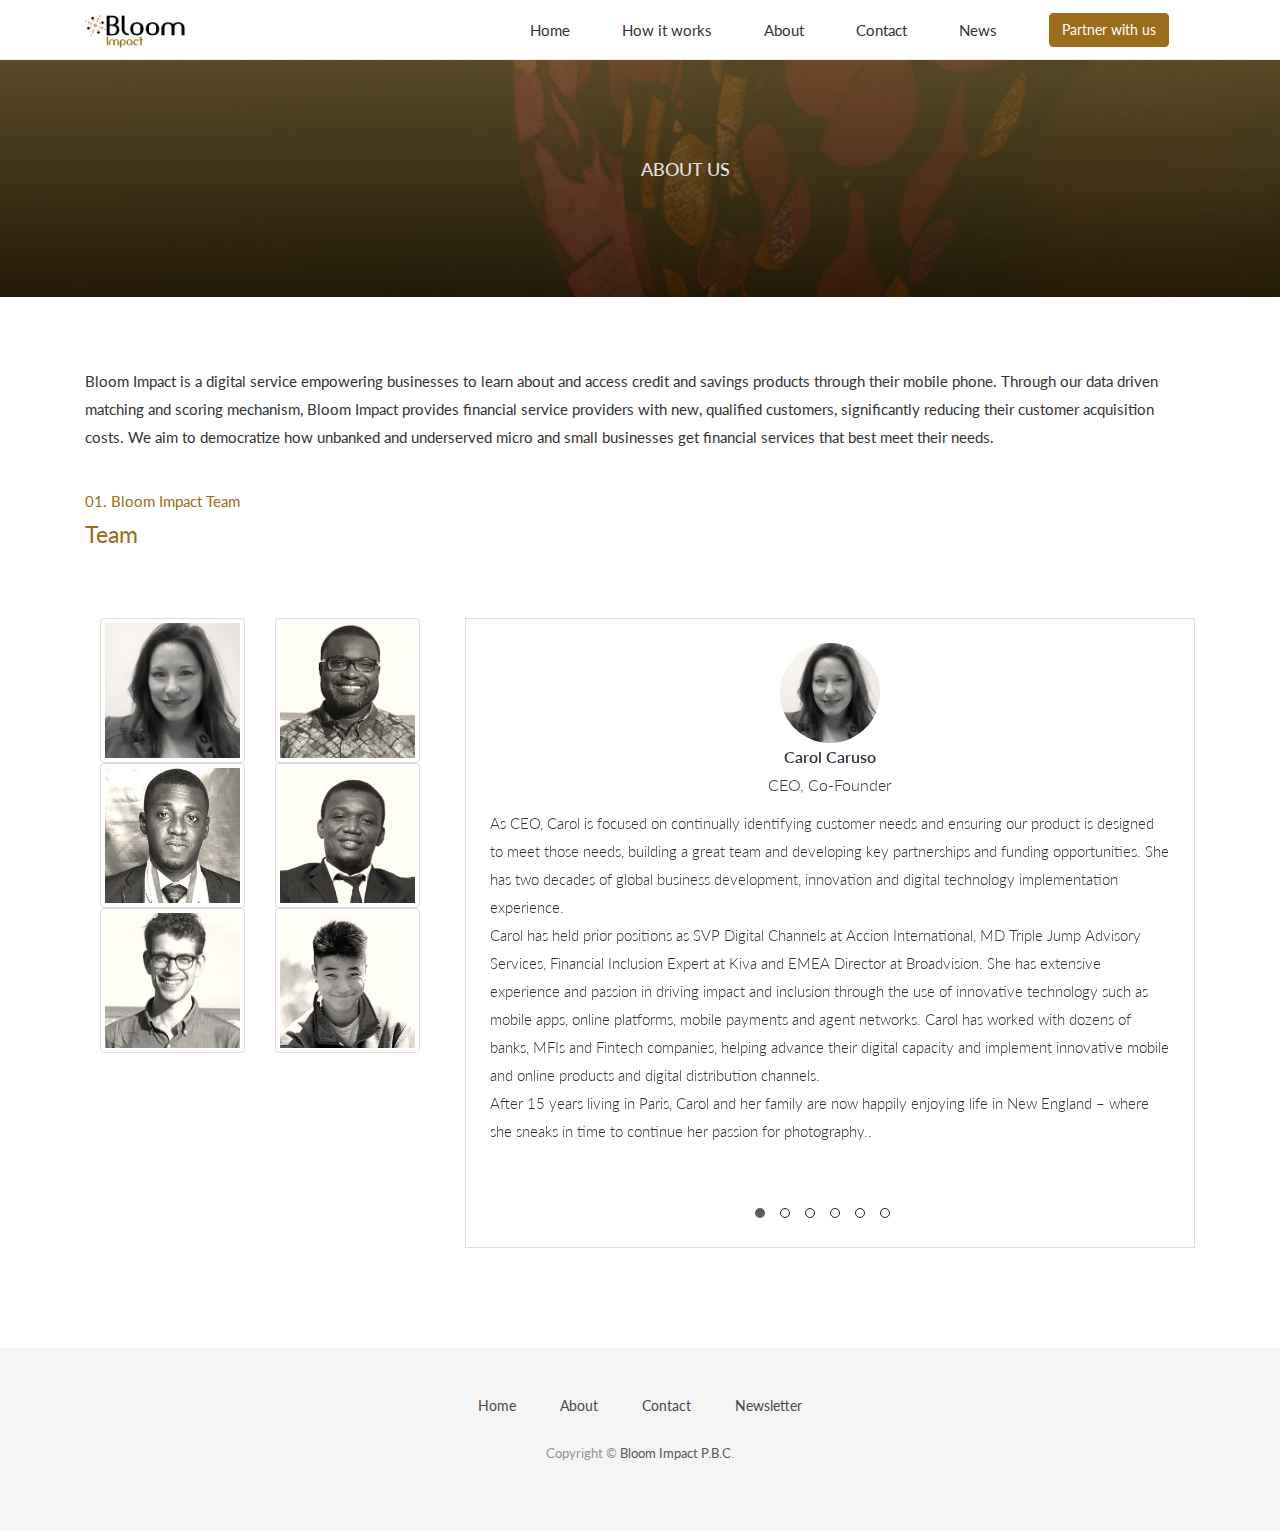
==== about.html @ 213cadcb "Web template" ====
<!DOCTYPE html>
<html>
<head>
   <meta charset="utf-8">
    <meta http-equiv="X-UA-Compatible" content="IE=edge">
    <title>Bloom Impact - A Financial services Marketplace</title>
    <meta name="description" content="">
    <meta name="viewport" content="width=device-width, initial-scale=1">
    <!-- Place favicon.ico and apple-touch-icon.png in the root directory -->
    <!-- Place favicon.ico and apple-touch-icon.png in the root directory -->
    <link rel="apple-touch-icon" sizes="180x180" href="favicon/apple-touch-icon.png">
    <link rel="icon" type="image/png" sizes="32x32" href="favicon/favicon-32x32.png">
    <link rel="icon" type="image/png" sizes="16x16" href="favicon/favicon-16x16.png">
    <link rel="manifest" href="favicon/manifest.json">
    <link rel="mask-icon" href="favicon/safari-pinned-tab.svg" color="#5bbad5">
    <link rel="shortcut icon" href="favicon/favicon.ico">
    <meta name="msapplication-config" content="favicon/browserconfig.xml">
    <meta name="theme-color" content="#ffffff">   
    <!-- CSS -->
    <link rel="stylesheet" href="css/owl.carousel.css">
    <link rel="stylesheet" href="css/bootstrap.min.css">
    <link rel="stylesheet" href="css/font-awesome.min.css">
    <link rel="stylesheet" href="css/style.css">
    <link rel="stylesheet" href="css/ionicons.min.css">
    <link rel="stylesheet" href="css/animate.css">
    <link rel="stylesheet" href="css/responsive.css">

        <!-- Js -->
    <script src="js/vendor/modernizr-2.6.2.min.js"></script>
    <script src="//ajax.googleapis.com/ajax/libs/jquery/1.10.2/jquery.min.js"></script>
    <script>window.jQuery || document.write('<script src="js/vendor/jquery-1.10.2.min.js"><\/script>')</script>
    <script src="js/bootstrap.min.js"></script>
    <script src="js/owl.carousel.min.js"></script>
    <script src="js/plugins.js"></script>
    <script src="js/jquery.counterup.js"></script>
    <script src="js/slider.js"></script>
    <script src="js/main.js"></script>
</head>
<body>
     <!-- Header Start -->
  <header class="header">
    <div class="container">
      <div class="row">
        <div class="col-md-12 col-sm-12 col-xs-12">
          <!-- header Nav Start -->
          <nav class="navbar navbar-default">
            <div class="container-fluid">
              <!-- Brand and toggle get grouped for better mobile display -->
              <div class="navbar-header">
                <button type="button" class="bloom-vav navbar-toggle collapsed" data-toggle="collapse" data-target="#bs-example-navbar-collapse-1">
                <span class="sr-only">Toggle navigation</span>
                <span class="icon-bar"></span>
                <span class="icon-bar"></span>
                <span class="icon-bar"></span>
                </button>
                <a class="navbar-brand" href="index.html">
                  <img src="img/logo.png" class="small-sz" alt="Bloom Impact Logo">
                </a>
              </div>
                <div class="collapse navbar-collapse bloom-nav-b" id="bs-example-navbar-collapse-1">
                  <ul class="nav navbar-nav navbar-right">
                    <li><a href="#home">Home</a></li>
                    <li><a href="#intro">How it works</a></li>
                    <li><a href="about.html">About</a></li>
                    <li><a href="contact.html">Contact</a></li>
                    <li><a href="news.html">News</a></li>
                    <li><a href="#partner"><button class="btn btn-default btn-bloom">Partner with us</button></a></li>
                  </ul>
                </div><!-- /.navbar-collapse -->
              </div><!-- /.container-fluid -->
            </nav>
          </div>
        </div>
      </div>
    </header><!-- header close -->
    <section id="global-header">
        <div class="container">
            <div class="row">
                <div class="col-md-12">
                    <div class="block">
                        <h4>ABOUT US</h4>
                    </div>
                </div>
            </div>
        </div>
    </section>
    <!-- Content Start -->
    <section id="testimonial">
      <div class="container">
        <div class="col-sm-12 col-xs-12" style="margin-top: -30px; padding-bottom: 30px;">
           <p>Bloom Impact is a digital service empowering businesses to learn about and access credit and savings products through their mobile phone.  Through our data driven matching and scoring mechanism, Bloom Impact provides financial service providers with new, qualified customers, significantly reducing their customer acquisition costs.
We aim to democratize how unbanked and underserved micro and small businesses get financial services that best meet their needs.</p>
        </div>
        <div class="col-sm-12 col-xs-12">
                   <div class="section-title">
                <span class="bloom-title-info">01. Bloom Impact Team</span>
                <br/><br/>
                <h1 class="bloom-title">Team</h1>
              </div>
        </div>
        <div class="col-sm-4">
        <div class="team-pics">
        <div class="col-md-6 col-sm-6 col-xs-6 team-pic">
          <a href="#team" id="carol" class="d-block mb-4 h-100">
            <img class="img-fluid img-thumbnail" src="img/team/carol.jpeg" alt="">
          </a>
        </div>
        <div class="col-md-6 col-sm-6 col-xs-6 team-pic">
          <a href="#team" id="hutchful" class="d-block mb-4 h-100">
            <img class="img-fluid img-thumbnail" src="img/team/hutchful.jpg" alt="">
          </a>
        </div>
        <div class="col-md-6 col-sm-6 col-xs-6 team-pic">
          <a href="#team" id="george" class="d-block mb-4 h-100">
            <img class="img-fluid img-thumbnail" src="img/team/george.jpg" alt="">
          </a>
        </div>
        <div class="col-md-6 col-sm-6 col-xs-6 team-pic">
          <a href="#team" id="edward" class="d-block mb-4 h-100">
            <img class="img-fluid img-thumbnail" src="img/team/edward.jpg" alt="">
          </a>
        </div>
        <div class="col-md-6 col-sm-6 col-xs-6 team-pic">
          <a href="#team" id="andrew" class="d-block mb-4 h-100">
            <img class="img-fluid img-thumbnail" src="img/team/andrew.jpg" alt="">
          </a>
        </div>
        <div class="col-md-6 col-sm-6 col-xs-6 team-pic">
          <a href="#team" id="daniel" class="d-block mb-4 h-100">
            <img class="img-fluid img-thumbnail" src="img/team/daniel.jpg" alt="">
          </a>
        </div>
        <!--<div class="col-md-6 col-sm-6 col-xs-6 team-pic">
          <a href="#team" id="ben" class="d-block mb-4 h-100">
            <img class="img-fluid img-thumbnail" src="img/team/ben.jpg" alt="">
          </a>
        </div>-->
      </div>
          </div>
          <div class="col-md-8 col-sm-8 col-xs-12" id="team">
            <div class="testimonial-carousel">
              <div id="testimonial-slider" class="owl-carousel">
                <div>
                    <div class="user">
                      <img src="img/team/carol.jpeg" alt="Carol Caruso">
                      <p><span>Carol Caruso</span> CEO, Co-Founder</p>
                    </div>
                    <p class="text-left">As CEO, Carol is focused on continually identifying customer needs and ensuring our product is designed to meet those needs, building a great team and developing key partnerships and funding opportunities. She has two decades of global business development, innovation and digital technology implementation experience.<br/>
Carol has held prior positions as SVP Digital Channels at Accion International, MD Triple Jump Advisory Services, Financial Inclusion Expert at Kiva and EMEA Director at Broadvision. She has extensive experience and passion in driving impact and inclusion through the use of innovative technology such as mobile apps, online platforms, mobile payments and agent networks. Carol has worked with dozens of banks, MFIs and Fintech companies, helping advance their digital capacity and implement innovative mobile and online products and digital distribution channels. 
<br/>
After 15 years living in Paris, Carol and her family are now happily enjoying life in New England – where she sneaks in time to continue her passion for photography..</p>
                </div>
                <div>
                    <div class="user">
                      <img src="img/team/hutchful.jpg" alt="David Hutchful">
                      <p><span>David Hutchful</span> CTO, Co-Founder</p>
                    </div>
                    <p class="text-left">David leads all aspects of technology development for Bloom Impact. With extensive experience leading and mentoring technology teams, David has expertise in Software Development and Human-Centered Design and has worked on 3 continents, including emerging markets, designing and building award winning technology solutions that are informed by a nuanced understanding of the socio-economic/cultural contexts of the problems.<br/>
Before Bloom Impact, David was the founding CTO of <a href="http://www.engagespark.com/" target="_blank">engageSpark</a>, where he continues to serve as an advisor; the Director of Technology Innovation at Grameen Foundation; the founder and CEO of Hutchlabs, a design innovation consultancy; and he was a member of Microsoft Research’s Technology for Emerging Markets Team, where he conducted research, published and consulted on the design and use of technology in the areas of education and financial services. 
<br/>
When he is not hacking ideas or technology, David loves to travel, experience different cultures &amp; food, and  read. He is also always available to play or watch football/soccer."</p>
                </div>
             <div>
                    <div class="user">
                      <img src="img/team/george.jpg" alt="George Acheampong">
                      <p><span>George Acheampong</span> Operations Associate</p>
                    </div>
                    <p class="text-left">George is an Operations Associate monitoring and supporting our relationships with Financial Service Providers in areas such as product management, marketplace usage, lead management, customer satisfaction and customer support.<br/>
George is a passionate, self-driven, committed Financial Analyst and Business Growth strategist with rich experience in financial services operations and keen interest to support Micro, Small and Medium enterprises. He is a licensed investment advisor and holds a Bachelor of Science degree in Actuarial Science with Insurance.
<br/>
Prior to joining Bloom Impact, George worked as an Investment Analyst with SGL Royal Kapita Ltd, a fund management and investment advisory firm, where he managed investment funds and provided advisory services. He has business management skills and experience working with SME business operations.
<br/>
In his free time, you’ll find George swimming, singing with his church choir or taking a road trip anywhere.</p>
                </div>
                <div>
                    <div class="user">
                      <img src="img/team/edward.jpg" alt="Edward Pie">
                      <p><span>Edward Pie</span> Mobile App Developer</p>
                    </div>
                    <p class="text-left">Edward is a mobile developer helping craft our Android App. As an experienced Software Engineer for both Android and iOS development, he is able to solve complex problems, develop high-performance applications, and leverage the latest programming languages to meet challenging business requirements. He has keen interest in Machine Learning and its application to Financial Services, Agriculture, and Health.<br/>
Prior to Bloom Impact, Edward has worked as a mobile App developer at Saya Inc. and Rancard Solutions Ltd, as a backend developer at IC Securities Ltd, and as a Software Engineer (backend + mobile App Dev) at SMSGH Ltd.
<br/>
Edward is an avid reader and always ready to play football or swim at the beach anytime of the day..</p>
                </div>
            <div>
                    <div class="user">
                      <img src="img/team/andrew.jpg" alt="Edward Pie">
                      <p><span>Andrew Fixler</span> Andrew Fixler</p>
                    </div>
                    <p class="text-left">Andrew is an Operations Intern passionately driving adoption of our service on the ground in Ghana through various partnerships and events as well as supporting the development of our marketplace with critical product and regulation research. <br/>
He is currently a Masters of Public Administration candidate at Columbia University’s School of International and Public Affairs, where he focuses on economic policy and financial inclusion.
<br/>
Prior to  interning with Bloom Impact, he worked with Accion International’s Center for Financial Inclusion, Boston Strategies International, and did fundraising work for non-profits in Boston.
<br/>
Andrew graduated with a degree in Economics and International Affairs from Lafayette College in Pennsylvania and loves running, music, hiking around Ghana and ultimate frisbee.</p>
                </div>
            <div>
                    <div class="user">
                      <img src="img/team/daniel.jpg" alt="Daniel Park">
                      <p><span>Daniel Park</span> Strategy Intern</p>
                    </div>
                    <p class="text-left">Daniel is a Strategy Intern managing a variety of things including our Competitor Matrix, creating our KPI reporting, developing our PR and Press strategy and driving our social media activities. He’s also fantastic at jumping in to help with any operational challenges we encounter.  
<br/>
Daniel is passionate about the potential for market solutions to drive social innovation, and is currently pursuing a double degree from HEC Paris and the Norwegian School of Economics (NHH), where he will earn an MSc in Sustainability and Social Innovation and an MSc in Economics and Business Administration. He also holds a BA in International Studies from Boston College.
<br/>
Prior to Bloom Impact, Daniel worked with 1001Pact, a French equity crowd funding startup servicing social enterprises, where he helped inform the expansion of the firm into a new market. He also has previous professional experience working in corporate finance, internal consulting, and non-profit development.
<br/>
Outside of pursuing his commitment to social impact, Daniel enjoys eating his mom’s home cooked food, getting involved at church, traveling, and playing lacrosse.</p>
                </div>
          <!--  <div>
                    <div class="user">
                      <img src="img/team/ben.jpg" alt="Daniel Park">
                      <p><span>Benedict Asamoah</span> Full Stack Developer</p>
                    </div>
                    <p class="text-left">Benedict is a full-stack developer helping craft our web portals.
                      As an experienced developer for both frontend - and backend technologies, Benedict develops a high-end
                      
                    Benedict is a software engineer and AI enthusiast, Benedict consider himself to have a very strong technical background, and have evolved from tackling one problem to the other, building a " Q and A" platform at age 16, <br/>Joining a team of three to build a payment gateway, working as an intern and contributing to the development of Snoocode, a geomapping solution,<br/>
building Affix labs a digital solutions agency with a focus on design and innovation. Designing, developing and maintaining scalable technology solutions tailored towards his clients core business needs, <br/>Creating Ventsell a ticket aggregating service in Africa <br/> Ben enjoys EDM (Electronic Dance Music) and playing video games during his free time</p>
                </div>-->
            </div>
          </div>
        </div>
        </div>
      </div>
    </section>
    <footer>
      <div class="container">
        <div class="row">
          <div class="col-md-12 col-sm-12 col-xs-12">
            <div class="footer-manu">
              <ul>
                <li><a href="index.html">Home</a></li>
                    <li><a href="about.html">About</a></li>
                    <li><a href="contact.html">Contact</a></li>
                    <li><a href="news.html">Newsletter</a></li>
              </ul>
            </div>
            <p>Copyright &copy; <a href="/">Bloom Impact P.B.C</a>.</p>
          </div>
        </div>
      </div>
    </footer>
    <script>
     /* $('#ben').click(function(){
      $('#testimonial-slider').trigger('owl.goTo', 6)
    });*/
      $('#daniel').click(function(){
      $('#testimonial-slider').trigger('owl.goTo', 5)
    });
      $('#andrew').click(function(){
      $('#testimonial-slider').trigger('owl.goTo', 4)
    });
      $('#edward').click(function(){
      $('#testimonial-slider').trigger('owl.goTo', 3)
    });
      $('#george').click(function(){
      $('#testimonial-slider').trigger('owl.goTo', 2)
    });
      $('#hutchful').click(function(){
      $('#testimonial-slider').trigger('owl.goTo', 1)
    });
      $('#carol').click(function(){
      $('#testimonial-slider').trigger('owl.goTo', 0)
    });
    </script>
</body>
</html>
---- css/style.css ----
@import url('https://fonts.googleapis.com/css?family=Lato');
body {
  font-family: 'Lato', sans-serif;
  -webkit-font-smoothing: antialiased;
}
h1,
h2,
h3,
h4,
h5,
h6 {
  font-family: 'Lato', sans-serif;
}
h2 {
  font-size: 30px;
  font-weight: 400;
}
h3 {
  font-size: 28px;
  font-weight: 300;
}
p {
  font-size: 15px;
  line-height: 28px;
}
ul {
  padding: 0;
  margin: 0;
  list-style: none;
}
a,
a:active,
a:focus,
a:active {
  text-decoration: none !important;
}
.section-title {
  margin-bottom: 70px;
}
.section-title h2 {
  text-transform: uppercase;
  font-size: 28px;
  font-weight: 600;
}
.section-title p {
  color: #666;
}
/*--
	Header Start 
--*/
header {
  position: fixed;
  width:100%;
  top: 0;
  left:0;
  right:0;
  padding: 10px 0;
  z-index: 99999999 !important;
  background-color: #ffffff;
  height: 60px;
  border-bottom: solid 1px #eee;
}
header .navbar {
  margin-bottom: 0px;
  border: 0px;
}
header .navbar-brand {
  padding-top: 5px;
}
header .navbar-default {
  background: none;
  border: 0px;
}
header .navbar-default .navbar-nav {
  padding-top: 10px;
}
header .navbar-default .navbar-nav li a {
  color: #333333;
  padding: 0px 26px;
  font-size: 15px;
}
font header .navbar-default .navbar-nav li a:hover {
  color: #000;
}
/*---------------------------------------------
					Index Start 
-----------------------------------------------*/
/*--
	Slider Start 
--*/
#home {
  background: url("../img/slider-bg.jpg") no-repeat;
  background-size: cover;
  background-attachment: fixed;
  background-position: 10% 0%;
  padding: 200px 0 280px 0;
  height: 40vh !important;
  position: relative;
  overflow: hidden !important;
  font-family: 'Roboto', sans-serif !important;
  outline: none !important;
}
#home:before {
  content: "";
  position: absolute;
  left: 0;
  top: 0;
  bottom: 0;
  right: 0;
  width: 100%;
  height: 100%;
  background: linear-gradient(to top, #261e03, #7a6934);
  opacity: 0.8;
}
#home .block {
  color: #E3E3E4;
  padding: 10px;
  width: 100% !important;
}
#home .block h1 {
  font-family: 'Lato', sans-serif;
  font-weight: 100;
  font-size: 45px;
  line-height: 60px;
  letter-spacing: 10px;
  padding-bottom: 45px;
}
#home .block p {
  font-size: 23px;
  line-height: 44px;
  font-family: 'Lato', sans-serif;
  font-weight: 300;
  letter-spacing: 3px;
}
/*--
	wrapper Start 
--*/
#intro {
  padding: 100px 0;
}
#intro .block h2 {
  padding-top: 35px;
  line-height: 27px;
  margin: 0;
}
#intro .block p {
  color: #7B7B7B;
  padding-top: 20px;
}
#intro .section-title {
  margin-bottom: 0px;
}
#intro .section-title p {
  padding-top: 20px;
}
.bloom-title{
  color: #9b6c1b !important;
  margin-top: -10px !important;
  font-size: 23px !important;
  text-transform: capitalize !important;
  font-weight: normal !important;
}
.bloom-title-info{
  color: #9b6c1b !important;
  font-size: 15px !important;
}
.bloom-move-up{
  margin-top: -50px !important;
}
/*--
	partner Start 
--*/
#partner {
  text-align: center;
  padding: 90px 0;
}
#partner .partner-item {
  padding-bottom: 30px;
}
#partner .partner-item img {
  width: 40px;
  height: auto;
}
#partner .partner-item h4 {
  padding-top: 20px;
  margin: 0;
  color: #666;
}
#partner .partner-item p {
  color: #888;
  padding-top: 10px;
  margin: 0;
  font-size: 14px;
  line-height: 1.8;
}
/*--
	call-to-action Start 
--*/
#call-to-action {
  background: url("../img/call-to-action-bg.jpg") no-repeat;
  background-size: cover;
  background-attachment: fixed;
  padding: 70px 0px;
  position: relative;
  text-align: center;
  color: #fff;
}
#call-to-action:before {
  content: "";
  position: absolute;
  left: 0;
  right: 0;
  top: 0;
  bottom: 0;
  width: 100%;
  height: 100%;
  background: #2c2319;
  opacity: 0.8;
}
#call-to-action h2 {
  padding-bottom: 20px;
  line-height: 33px;
  margin: 0;
  font-size: 30px;
}
#call-to-action p {
  font-size: 14px;
  line-height: 1.6;
}
#call-to-action .btn-call-to-action {
  padding: 15px 35px;
  border: none;
  background-color: #fff;
  font-size: 15px;
  color: #333333;
  margin-top: 30px;
}
/*--
	Feature Start 
--*/
#feature {
  background: #f2f2f2 !important;
  width: 100%;
  display: block;
  position: relative;
  overflow: visible;
  background-attachment: fixed;
  background-repeat: no-repeat;
  background-position: center center;
  background-color: #fff;
  -webkit-background-size: cover;
  -moz-background-size: cover;
  -o-background-size: cover;
  background-size: cover;
  -webkit-box-sizing: border-box;
  -moz-box-sizing: border-box;
  box-sizing: border-box;
  -webkit-backface-visibility: hidden;
  backface-visibility: hidden;
  padding: 100px 0;
}
#feature h2 {
  font-size: 28px;
  font-weight: 600;
  margin-bottom: 30px;
}
#feature p {
  color: #8d8f92;
  margin-bottom: 20px;
}
#feature .btn-view-works {
  background: #655E7A;
  color: #fff;
  padding: 10px 20px;
}
/*--
	content Start 
--*/
#testimonial {
  padding: 100px 0;
}
#testimonial .block h2 {
  line-height: 27px;
  color: #5C5C5C;
  padding-top: 110px;
}
#testimonial .block p {
  padding-top: 50px;
  color: #7B7B7B;
}
#testimonial .counter-box li {
  width: 50%;
  float: left;
  text-align: center;
  margin: 30px 0 30px;
}
#testimonial .counter-box li i {
  font-size: 35px;
}
#testimonial .counter-box li h4 {
  font-size: 30px;
  font-weight: bold;
}
#testimonial .counter-box li span {
  color: #555;
}
#testimonial .testimonial-carousel {
  text-align: center;
  width: 100%;
  border: 1px solid #DEDEDE;
  padding: 24px;
  margin: 0 auto;
}
#testimonial .testimonial-carousel img {
  padding-bottom: 38px;
}
#testimonial .testimonial-carousel p {
  line-height: 28px;
  font-weight: 300;
  padding-bottom: 20px;
}
#testimonial .testimonial-carousel .user img {
  padding-bottom: 0px;
  border-radius: 500px;
  max-width: 100px !important;
  height: auto!important;
}
#testimonial .testimonial-carousel .user p {
  padding-bottom: 0;
  font-size: 16px;
  line-height: 28px;
  color: #353241;
}
#testimonial .testimonial-carousel .user p span {
  display: block;
  color: #353241;
  font-weight: 600;
}
#testimonial .testimonial-carousel .owl-carousel .owl-pagination div {
  border: 1px solid #1D1D1D;
  border-radius: 500px;
  display: inline-block;
  height: 10px;
  margin-right: 15px;
  width: 10px;
}
#testimonial .testimonial-carousel .owl-carousel .owl-pagination div.active {
  background: #5C5C5C;
  font-size: 30px;
  display: inline-block;
  border: 0px;
}
/*--
	features Start 
--*/
#clients-logo-section {
  padding-top: 30px;
  padding-bottom: 75px;
}
#clients-logo-section .clients-logo-img {
  padding: 0px 50px;
}
.clients-logo-img img{
  width:auto !important; 
  height: 70px !important;
}
/*---------------------------------------------
					Work Start 
-----------------------------------------------*/
/*--
	Slider-work Start 
--*/
#global-header {
  background: url("../img/about.jpg") no-repeat;
  background-size: cover;
  padding-top: 150px;
  padding-bottom: 107px;
  position: relative;
  background-attachment: fixed;
}
#global-header:before {
  content: "";
  position: absolute;
  left: 0;
  top: 0;
  bottom: 0;
  right: 0;
  width: 100%;
  height: 100%;
  background: linear-gradient(to top, #261e03, #7a6934);
  opacity: 0.8;
}
#global-header .block {
  color: #E3E3E4;
  margin: 0 auto;
  padding-left: 90px;
  text-align: center;
}
#global-header .block h1 {
  font-weight: 100;
  font-size: 45px;
  letter-spacing: 6px;
  padding-bottom: 15px;
  margin-top: 0;
  text-transform: capitalize;
}
#global-header .block p {
  font-size: 16px;
  font-weight: 300;
  letter-spacing: 1px;
  word-spacing: 3px;
}
#news {
  background: url("../img/news.jpg") no-repeat;
  background-size: cover;
  padding-top: 150px;
  padding-bottom: 107px;
  position: relative;
  background-attachment: fixed;
}
#news:before {
  content: "";
  position: absolute;
  left: 0;
  top: 0;
  bottom: 0;
  right: 0;
  width: 100%;
  height: 100%;
  background: linear-gradient(to top, #261e03, #7a6934);
  opacity: 0.8;
}
#news .block {
  color: #E3E3E4;
  margin: 0 auto;
  padding-left: 90px;
  text-align: center;
}
#news .block h1 {
  font-weight: 100;
  font-size: 45px;
  letter-spacing: 6px;
  padding-bottom: 15px;
  margin-top: 0;
  text-transform: capitalize;
}
#news .block p {
  font-size: 16px;
  font-weight: 300;
  letter-spacing: 1px;
  word-spacing: 3px;
}
#contact-b {
  background: url("../img/contact.jpg") no-repeat;
  background-size: cover;
  padding-top: 150px;
  padding-bottom: 107px;
  position: relative;
  background-attachment: fixed;
}
#contact-b:before {
  content: "";
  position: absolute;
  left: 0;
  top: 0;
  bottom: 0;
  right: 0;
  width: 100%;
  height: 100%;
  background: linear-gradient(to top, #261e03, #7a6934);
  opacity: 0.8;
}
#contact-b .block {
  color: #E3E3E4;
  margin: 0 auto;
  padding-left: 90px;
  text-align: center;
}
#contact-b .block h1 {
  font-weight: 100;
  font-size: 45px;
  letter-spacing: 6px;
  padding-bottom: 15px;
  margin-top: 0;
  text-transform: capitalize;
}
#contact-b .block p {
  font-size: 16px;
  font-weight: 300;
  letter-spacing: 1px;
  word-spacing: 3px;
}
/*--
	wrapper-work Start 
--*/
#wrapper-work {
  overflow: hidden;
  padding-top: 100px;
}
#wrapper-work ul li {
  width: 50%;
  float: left;
  position: relative;
}
#wrapper-work ul li img {
  width: 100%;
  height: 100%;
}
#wrapper-work ul li .items-text {
  position: absolute;
  top: 0;
  bottom: 0;
  left: 0;
  right: 0;
  width: 100%;
  height: 100%;
  color: #fff;
  background: rgba(0, 0, 0, 0.6);
  padding-left: 44px;
  padding-top: 140px;
}
#wrapper-work ul li .items-text h2 {
  padding-bottom: 28px;
  padding-top: 75px;
  position: relative;
}
#wrapper-work ul li .items-text h2:before {
  content: "";
  position: absolute;
  left: 0;
  bottom: 0;
  width: 75px;
  height: 3px;
  background: #fff;
}
#wrapper-work ul li .items-text p {
  padding-top: 30px;
  font-size: 16px;
  line-height: 27px;
  font-weight: 300;
  padding-right: 80px;
}
/*--
	features-work Start 
--*/
#features-work {
  padding-top: 50px;
  padding-bottom: 75px;
}
#features-work .block ul li {
  width: 19%;
  text-align: center;
  display: inline-block;
  padding: 40px 0px;
}
/*---------------------------------------------
					Work Close 
-----------------------------------------------*/
/*=============================================*/
/*---------------------------------------------
					 Contact Start 
-----------------------------------------------*/
/*--
	slider-contact Start 
--*/
#home-contact {
  background: url("../img/slider-bg2.jpg") no-repeat;
  background-size: cover;
  padding-top: 100px;
  padding-bottom: 80px;
  position: relative;
}
#home-contact:before {
  content: "";
  position: absolute;
  left: 0;
  top: 0;
  bottom: 0;
  right: 0;
  width: 100%;
  height: 100%;
  background: linear-gradient(to left, #928dab, #1f1c2c 70%);
  opacity: 0.8;
}
#home-contact .block {
  color: #E3E3E4;
  margin: 0 auto;
  padding-left: 90px;
}
#home-contact .block h1 {
  font-family: 'Lato', sans-serif;
  font-weight: 100;
  font-size: 45px;
  line-height: 60px;
  letter-spacing: 6px;
  padding-bottom: 15px;
}
#home-contact .block p {
  font-size: 23px;
  line-height: 40px;
  font-family: 'Lato', sans-serif;
  font-weight: 300;
  letter-spacing: 1px;
  word-spacing: 3px;
}
/*--
	contact-form Start 
--*/
#contact-form {
  padding-top: 70px;
  padding-bottom: 35px;
}
#contact-form .block form .form-group {
  padding-bottom: 15px;
  margin: 0px;
}
#contact-form .block form .form-group .form-control {
  background: #F6F8FA;
  height: 60px;
  border: 1px solid #EEF2F6;
  box-shadow: none;
  width: 100%;
}
#contact-form .block form .form-group-2 {
  padding-bottom: 15px;
  margin: 0px;
}
#contact-form .block form .form-group-2 textarea {
  background: #F6F8FA;
  height: 135px;
  border: 1px solid #EEF2F6;
  box-shadow: none;
  width: 100%;
}
#contact-form .block button {
  width: 100%;
  height: 60px;
  background: #47424C;
  border: none;
  color: #fff;
  font-family: 'Lato', sans-serif;
  font-size: 18px;
}
/*--
	wrapper-contact Start 
--*/
.address-block li {
  margin-bottom: 20px;
}
.address-block li i {
  margin-right: 15px;
  font-size: 20px;
  width: 20px;
}
.social-icons {
  margin-top: 40px;
}
.social-icons li {
  display: inline-block;
  margin: 0 6px;
}
.social-icons a {
  display: inline-block;
}
.social-icons i {
  color: #2C2C2C;
  margin-right: 25px;
  font-size: 25px;
}
.google-map {
  position: relative;
}
.google-map #map {
  width: 100%;
  height: 300px;
  background-color: #ff432e;
}
#contact-box {
  padding-top: 35px;
  padding-bottom: 58px;
}
#contact-box .block img {
  width: 100%;
}
#contact-box .block h2 {
  font-family: 'Lato', sans-serif;
  font-weight: 300;
  color: #000;
  font-size: 28px;
  padding-bottom: 30px;
}
#contact-box .block p {
  color: #5C5C5C;
  display: block;
}
/*--
	features-contact Start 
--*/
#features-contact {
  padding-top: 50px;
  padding-bottom: 75px;
}
#features-contact .block ul li {
  width: 19%;
  text-align: center;
  display: inline-block;
  padding: 40px 0px;
}
/*---------------------------------------------
					Contact Close 
-----------------------------------------------*/
/*--------- Heading------------*/
.heading {
  padding-bottom: 60px;
  text-align: center;
}
.heading h2 {
  color: #000;
  font-size: 30px;
  line-height: 40px;
  font-weight: 400;
}
.heading p {
  font-size: 18px;
  line-height: 40px;
  color: #292929;
  font-weight: 300;
}
/*---------------------------*/
/*--
	footer Start 
--*/
footer {
  background: #F5F5F5;
  text-align: center;
  padding-top: 48px;
  padding-bottom: 55px;
}
footer p {
  font-size: 13px;
  line-height: 25px;
  color: #919191;
}
footer a {
  color: #595959;
}
footer .footer-manu {
  padding-bottom: 25px;
}
footer .footer-manu ul {
  margin: 0px;
  padding: 0px;
}
footer .footer-manu ul li {
  display: inline-block;
  padding: 0px 20px;
}
footer .footer-manu ul li a {
  display: inline-block;
  color: #494949;
}
footer .footer-manu ul li a:hover {
  color: #000;
}
.small-sz{
  width:100px;
  height: auto;
  float: left !important;
}
.bg-brown{
  background-color: rgba(155, 108, 27, 0.9) !important;
  padding: 20px;
  border-radius: 3px;
}
.line {
height: 2px;
background: rgba(255, 255, 255, 0.4);
position: absolute;
top: 100px;
right: 0;
-webkit-animation: dude .0s 1000 forwards;

-moz-animation: dude .0s 1000 forwards;

-o-animation: dude .0s 1000 forwards;

animation: dude .34005s 1000 forwards;

 }
@-webkit-keyframes dude {
  0% {
    width: 0;
  }
  100% {
    width: 100%;
  }
}
@-moz-keyframes dude {
  0% {
    width: 0;
  }
  100% {
    width: 100%;
  }
}
@-o-keyframes dude {
  0% {
    width: 0;
  }
  100% {
    width: 100%;
  }
}
@keyframes dude {
  0% {
    width: 0;
  }
  100% {
    width: 100%;
  }
}

.fraction-slider{
  position:relative;
  width:100%; height:100%;
  overflow:visible;
}

.fraction-slider .slide{
  display:none; width:100%; height:100%;
  position:absolute;
  z-index:5000;
}

.fraction-slider .active-slide{
  z-index:9999;
}

.fraction-slider .fs_obj{
  display:block; display:none;
  position:absolute;
  top:0px; left:100%;
  z-index:7000;
}

.fraction-slider .fs_fixed_obj{
  z-index:6000;
  left:0;
}

.fraction-slider .fs_obj *{
  display:inline-block;
  position:relative;
  top:0px; left:0px;
}

.fs_loader{
  width:100%; height:400px;
  background:url(images/fs.spinner.gif) center center no-repeat transparent;
}

/** CONTROLS **/

.fraction-slider .prev,
.fraction-slider .next{
  display:none;
  position:absolute;
  width:45px; height:45px;
  z-index:9999;
}

.fraction-slider .prev{
  left:10px; top:48%;
  background:url(images/fs.prevnext.png) 0px 0px no-repeat transparent;
  
}
.fraction-slider .prev:hover{
  background:url(images/fs.prevnext.png) 0px -45px no-repeat transparent;
}

.fraction-slider .next{
  right:10px; top:48%;
  background:url(images/fs.prevnext.png) -45px 0px no-repeat transparent;
}
.fraction-slider .next:hover{
  background:url(images/fs.prevnext.png) -45px -45px no-repeat transparent;
}

.fraction-slider:hover .prev,
.fraction-slider:hover .next{
  display:block;
}

/** PAGER **/

.fs-pager-wrapper{
  position:absolute;
  left:10px; bottom:10px;
  z-index:9999; 
}

.fs-pager-wrapper a,
.fs-custom-pager-wrapper a{
  display:inline-block;
  width:14px; height:14px;
  margin:0 5px 0 0;
  background:url(images/fs.pager.png) 0px -14px no-repeat transparent;
}
.fs-pager-wrapper .active,
.fs-custom-pager-wrapper .active{
  background:url(images/fs.pager.png) 0px 0px no-repeat transparent;
}
.img-wrap-icon{
  background-color: rgba(38, 30, 3, 0.9);
  border:solid 1px rgba(38, 30, 3, 1);
  padding: 10px;
  border-radius: 3px;
  height: auto;
  width: 50px !important;

}
.white{
  color: #ffffff !important;
}
.download-section{
  position: relative;
  width: 100%;
  padding: 20px;
  min-height: 10vh;
}
.input-group-addon.bloom {
    color: rgb(255, 255, 255);
    background-color: rgba(155, 108, 0, 1);
    border-color: rgba(155, 108, 0, 1);
}
.playstore{
  max-width: 190px;
  height: auto;
  float: left;
  margin-top: -10px;
  margin-left: 0px !important;
}
.appstore{
  max-width: 150px;
  height: auto;
  float: left;
  opacity: 0.1;
  margin-left: 0px !important;
}
.sml-smz{
  font-size: 14px !important;
  color: #ccc !important;
  margin-left: 20px;
  margin-top: 15px;
}
.bloomselect{
  max-width: 120px !important;
  height: 40px;
  background-color: #fff !important;
  outline: none !important;
  color: #000 !important;
}
.bloominput{
  height: 40px;
  background-color: #fff !important;
  outline: none !important;
}
.bloom-wrap{
  position:relative !important;
  /*margin-top: -10vh !important;*/
}
.bloom-slider{
  overflow: hidden !important;
}
.bloomlines.hlines > .particle {
  position: absolute;
  left: 0;
  right: 0;
  width: 100%;
  background-color: rgba(155, 108, 27, 0.3);
  -webkit-animation: hlines 5s linear infinite;
          animation: hlines 5s linear infinite;
}
@keyframes hlines {
  0%, 50%, 100% {
    -webkit-transform: translateX(0%);
            transform: translateX(0%);
  }
  25% {
    -webkit-transform: translateX(100%);
            transform: translateX(100%);
  }
  75% {
    -webkit-transform: translateX(-100%);
            transform: translateX(-100%);
  }
}
.bloomlines.lines > .particle {
  position: absolute;
  left: 0;
  right: 0;
  width: 100%;
  background-color: rgba(155, 108, 27, 0.3);
  -webkit-animation: lines 5s linear infinite;
          animation: lines 5s linear infinite;
}
@keyframes lines {
  0%, 50%, 100% {
    -webkit-transform: translateY(0%);
            transform: translateY(0%);
  }
  25% {
    -webkit-transform: translateY(100%);
            transform: translateY(100%);
  }
  75% {
    -webkit-transform: translateY(-100%);
            transform: translateY(-100%);
  }
}
.bloom-video{
  border: solid 2px #9b6c1b;
  padding: 0px !important;
}
@media(min-width:1000px){
  .bloom-vid-wrap{
    margin-top: -30px !important;
  }
}
@media(max-width:767px){
  #team{
    padding-top: 30px !important;
  }
  .bloom-vid-wrap{
    padding: 30px !important;
  }
  .img-wrap-mini{
    margin-top: -50px !important;
    margin-bottom: 30px;
  }
  .bloom-nav-b{
  background-color: #2c2319 !important;
  border: solid 1px #2c2319 !important;
  }
  .social-icons i {
  margin-right: 14px !important;
  font-size: 15px !important;
  margin-bottom: 30px !important;
}
}
@media(max-width:600px){
  .bloomselect{
    margin-bottom: 10px !important;
  }
  .playstore{
  max-width: 160px;
}
.appstore{
  max-width: 120px;
}
.playstore{
  float: left;
  margin-left: 15% !important;
  margin-top: -30px !important;
}
.mg-top-sml{
  margin-top: -45px !important;
}
}
.bloom-mg-remove{
    margin-bottom: 0 !important;
  }
.hidden{
  display: none !important;
}
.bloom-vav{
  background-color: rgba(255, 255, 255, 0.5);
  border: solid 1px rgba(255, 255, 255, 0.3) !important;
  margin-top: 0px !important;
}
.get-push{margin-left: 10px;}
.add{background: #333; padding: 10%; height: 300px;}

.btn-blog {
    color: #ffffff;
    background-color: #37d980;
    border-color: #37d980;
    border-radius:0;
    margin-bottom:10px
}
.btn-blog:hover,
.btn-blog:focus,
.btn-blog:active,
.btn-blog.active,
.open .dropdown-toggle.btn-blog {
    color: white;
    background-color:#34ca78;
    border-color: #34ca78;
}
.blog-head{
  line-height: 24px !important;
}
@media(min-width:768px){
  .sml-font{
  font-size: 18px !important;
  font-family: 'Lato', sans-serif; !important;
  line-height: 30px !important;
}
}
@media(max-width:767px){
  .sml-font{
  font-size: 16px !important;
  font-family: 'Lato', sans-serif; !important;
  line-height: 22px !important;
}
}
.btn-bloom{
  background-color: #9b6c1b;
  border: solid 1px #9b6c1b !important;
  margin-top: -7px !important;
  color: #ffffff;
  outline: none !important;
}
.btn-partner{
  padding: 20px !important;
  margin-top: 30px !important;
  outline: none !important;
}
.bloom-ti-big{
  font-size: 23px !important;
}
.news-twitter{
  max-height: 650px;
  overflow: hidden;
}
.august-blog{
  max-height: 650px;
  overflow: hidden;
}
#blog{
  color: inherit !important;
}
.call-big{
  font-size: 16px !important;
  color: rgba(255, 255, 255, 0.7) !important;
}
---- css/responsive.css ----
/*		Default Layout: 992px. 
		Gutters: 24px.
		Outer margins: 48px.
		Leftover space for scrollbars @1024px: 32px.
-------------------------------------------------------------------------------
cols    1     2      3      4      5      6      7      8      9      10
px      68    160    252    344    436    528    620    712    804    896    */
/*		Tablet Layout: 768px.
		Gutters: 24px.
		Outer margins: 28px.
		Inherits styles from: Default Layout.
-----------------------------------------------------------------
cols    1     2      3      4      5      6      7      8
px      68    160    252    344    436    528    620    712    */
@media only screen and (min-width: 768px) and (max-width: 991px) {
  /*---------------------------------------------
					Index Start 
-----------------------------------------------*/
  /*--
	wrapper Start 
--*/
  #wrapper {
    text-align: center;
  }
  #wrapper .block img {
    padding-top: 100px;
    width: 50%;
  }
  /*--
	content Start 
--*/
  #content {
    text-align: center;
  }
  #content .block {
    padding-bottom: 100px;
  }
  /*--
	features Start 
--*/
  #features {
    text-align: center;
  }
  /*--
	footer Start 
--*/
  footer .navbar {
    margin-bottom: 0px;
    border: 0px;
    min-height: 40px;
  }
  footer .navbar-default {
    border: 0px;
    width: 68%;
  }
  footer .navbar-default .navbar-nav li a {
    color: #494949;
    padding: 10px 10px;
    font-size: 15px;
  }
  footer .navbar-default .navbar-nav li a:hover {
    color: #000;
  }
  /*---------------------------------------------
					Index Close 
-----------------------------------------------*/
  /*=============================================*/
  /*---------------------------------------------
					Work Start 
-----------------------------------------------*/
  /*--
	slider-work Start 
--*/
  #slider-work .block h1 {
    font-size: 28px;
  }
  #slider-work .block p {
    font-size: 15px;
  }
  /*--
	portfolio Start 
--*/
  #portfolio-work .block .portfolio-manu {
    padding-left: 0px;
  }
  #portfolio-work .block .portfolio-contant ul li a .img-heading {
    padding: 5px 0 5px 13px;
  }
  #portfolio-work .block .portfolio-contant ul li a .img-heading h2 {
    font-size: 20px;
    line-height: 25px;
  }
  #portfolio-work .block .portfolio-contant ul li a .img-heading p {
    font-size: 11px;
    line-height: 20px;
  }
  #portfolio-work .block .portfolio-contant ul li a .overlay {
    padding-left: 15px;
  }
  #portfolio-work .block .portfolio-contant ul li a .overlay h2 {
    padding-top: 30px;
    padding-bottom: 15px;
    font-size: 20px;
    line-height: 25px;
  }
  #portfolio-work .block .portfolio-contant ul li a .overlay p {
    font-size: 11px;
    line-height: 20px;
    padding-top: 15px;
  }
  /*--
	wrapper Start 
--*/
  #wrapper-work ul li .items-text {
    padding-top: 0;
    padding-left: 25px;
  }
  #wrapper-work ul li .items-text h2 {
    padding-bottom: 10px;
    padding-top: 40px;
  }
  #wrapper-work ul li .items-text p {
    font-size: 14px;
    line-height: 20px;
    padding-right: 30px;
  }
  /*--
	features Start 
--*/
  #features-work .block ul li {
    width: 49%;
  }
  /*---------------------------------------------
					Work close 
-----------------------------------------------*/
  /*=============================================*/
  /*---------------------------------------------
					contact start 
-----------------------------------------------*/
  #wrapper-contact .block {
    padding-bottom: 50px;
  }
  /*--
	features-contact Start 
--*/
  #features-contact .block ul li {
    width: 49%;
  }
  /*---------------------------------------------
					contact close 
-----------------------------------------------*/
  /*------------------*/
}
/*		Mobile Layout: 320px.
		Gutters: 24px.
		Outer margins: 34px.
		Inherits styles from: Default Layout.
---------------------------------------------
cols    1     2      3
px      68    160    252    */
@media only screen and (max-width: 767px) {
  /*---------------------------------------------
					Index Start 
-----------------------------------------------*/
  .heading {
    padding-left: 0px;
  }
  h2 {
    font-size: 18px;
  }
  p {
    font-size: 13px;
  }
  header .navbar-default .navbar-toggle {
    margin-top: 20px;
    margin-bottom: 20px;
  }
  #slider {
    padding-top: 90px;
    padding-bottom: 100px;
  }
  #slider .block {
    padding-left: 0px;
  }
  #slider .block h1 {
    font-size: 20px;
  }
  #slider .block p {
    font-size: 13px;
  }
  /*--
	wrapper Start 
--*/
  #wrapper {
    text-align: center;
    padding-top: 70px;
    padding-bottom: 100px;
  }
  #wrapper .block img {
    padding-top: 100px;
    padding-left: 0px;
    width: 100%;
  }
  /*--
	service Start 
--*/
  #service {
    padding-top: 100px;
  }
  #service .thumbnail {
    padding-bottom: 70px;
  }
  /*--
	call-to-action Start 
--*/
  #call-to-action p {
    padding: 0px 0px 40px;
  }
  #call-to-action .btn {
    padding: 10px 20px;
    font-size: 15px;
  }
  /*--
	content Start 
--*/
  #content {
    text-align: center;
    padding-top: 70px;
  }
  #content .block {
    padding-bottom: 100px;
  }
  #content .block h2 {
    padding-top: 0px;
  }
  #content .block-bottom {
    padding: 0px;
  }
  #content .block-bottom .item-img {
    padding-left: 0px;
  }
  /*--
	features Start 
--*/
  #features .features-img {
    text-align: center;
  }
  /*---------------------------------------------
					Index Close 
-----------------------------------------------*/
  /*=============================================*/
  /*---------------------------------------------
					Work Start 
-----------------------------------------------*/
  #slider-work {
    padding-top: 100px;
    padding-bottom: 100px;
  }
  #slider-work .block {
    padding-left: 0px;
  }
  #slider-work .block h1 {
    font-size: 20px;
  }
  #slider-work .block p {
    font-size: 11px;
    line-height: 25px;
  }
  /*--
	portfolio Start 
--*/
  #portfolio-work .block .portfolio-manu {
    padding-left: 0px;
    text-align: center;
  }
  #portfolio-work .block .portfolio-manu ul li {
    padding: 0 8px;
  }
  #portfolio-work .block .portfolio-contant ul li {
    width: 100%;
  }
  #portfolio-work .block .portfolio-contant ul li a .img-heading {
    padding: 5px 0 5px 13px;
  }
  #portfolio-work .block .portfolio-contant ul li a .img-heading h2 {
    font-size: 20px;
    line-height: 25px;
  }
  #portfolio-work .block .portfolio-contant ul li a .img-heading p {
    font-size: 11px;
    line-height: 20px;
  }
  #portfolio-work .block .portfolio-contant ul li a .overlay {
    padding-left: 15px;
  }
  #portfolio-work .block .portfolio-contant ul li a .overlay h2 {
    padding-top: 65px;
    padding-bottom: 15px;
    font-size: 20px;
    line-height: 25px;
  }
  #portfolio-work .block .portfolio-contant ul li a .overlay p {
    font-size: 11px;
    line-height: 20px;
    padding-top: 15px;
    padding-right: 5px;
  }
  /*--
	wrapper Start 
--*/
  #wrapper-work ul li {
    float: none;
    width: 100%;
  }
  #wrapper-work ul li .items-text {
    padding-left: 15px;
    padding-top: 30px;
  }
  #wrapper-work ul li .items-text h2 {
    padding-top: 10px;
    padding-bottom: 15px;
    font-size: 20px;
    line-height: 25px;
  }
  #wrapper-work ul li .items-text p {
    font-size: 11px;
    line-height: 20px;
    padding-top: 15px;
  }
  /*--
	features Start 
--*/
  #features-work .block ul li {
    display: block;
    width: 100%;
  }
  /*---------------------------------------------
					Work close 
-----------------------------------------------*/
  /*=============================================*/
  /*---------------------------------------------
					contact Start 
-----------------------------------------------*/
  /*--
	slider-contact Start 
--*/
  #slider-contact {
    padding-top: 100px;
    padding-bottom: 100px;
  }
  #slider-contact .block {
    padding-left: 0px;
  }
  #slider-contact .block h1 {
    font-size: 20px;
  }
  #slider-contact .block p {
    font-size: 11px;
    line-height: 25px;
  }
  /*--
	wrapper-contact Start 
--*/
  #wrapper-contact .block {
    padding-bottom: 50px;
  }
  #wrapper-contact .block .location p {
    width: 100%;
  }
  #wrapper-contact .block .social-media-icon a i {
    padding-top: 30px;
  }
  /*--
	features-contact Start 
--*/
  #features-contact .block ul li {
    display: block;
    width: 100%;
  }
  /*---------------------------------------------
					contact close 
-----------------------------------------------*/
  /*--
	footer Start 
--*/
  footer .footer-manu {
    display: none;
  }
}
/*		Wide Mobile Layout: 480px.
		Gutters: 24px.
		Outer margins: 22px.
		Inherits styles from: Default Layout, Mobile Layout.
------------------------------------------------------------
cols    1     2      3      4      5
px      68    160    252    344    436    */
/*	Retina media query.
	Overrides styles for devices with a 
	device-pixel-ratio of 2+, such as iPhone 4.
-----------------------------------------------    */
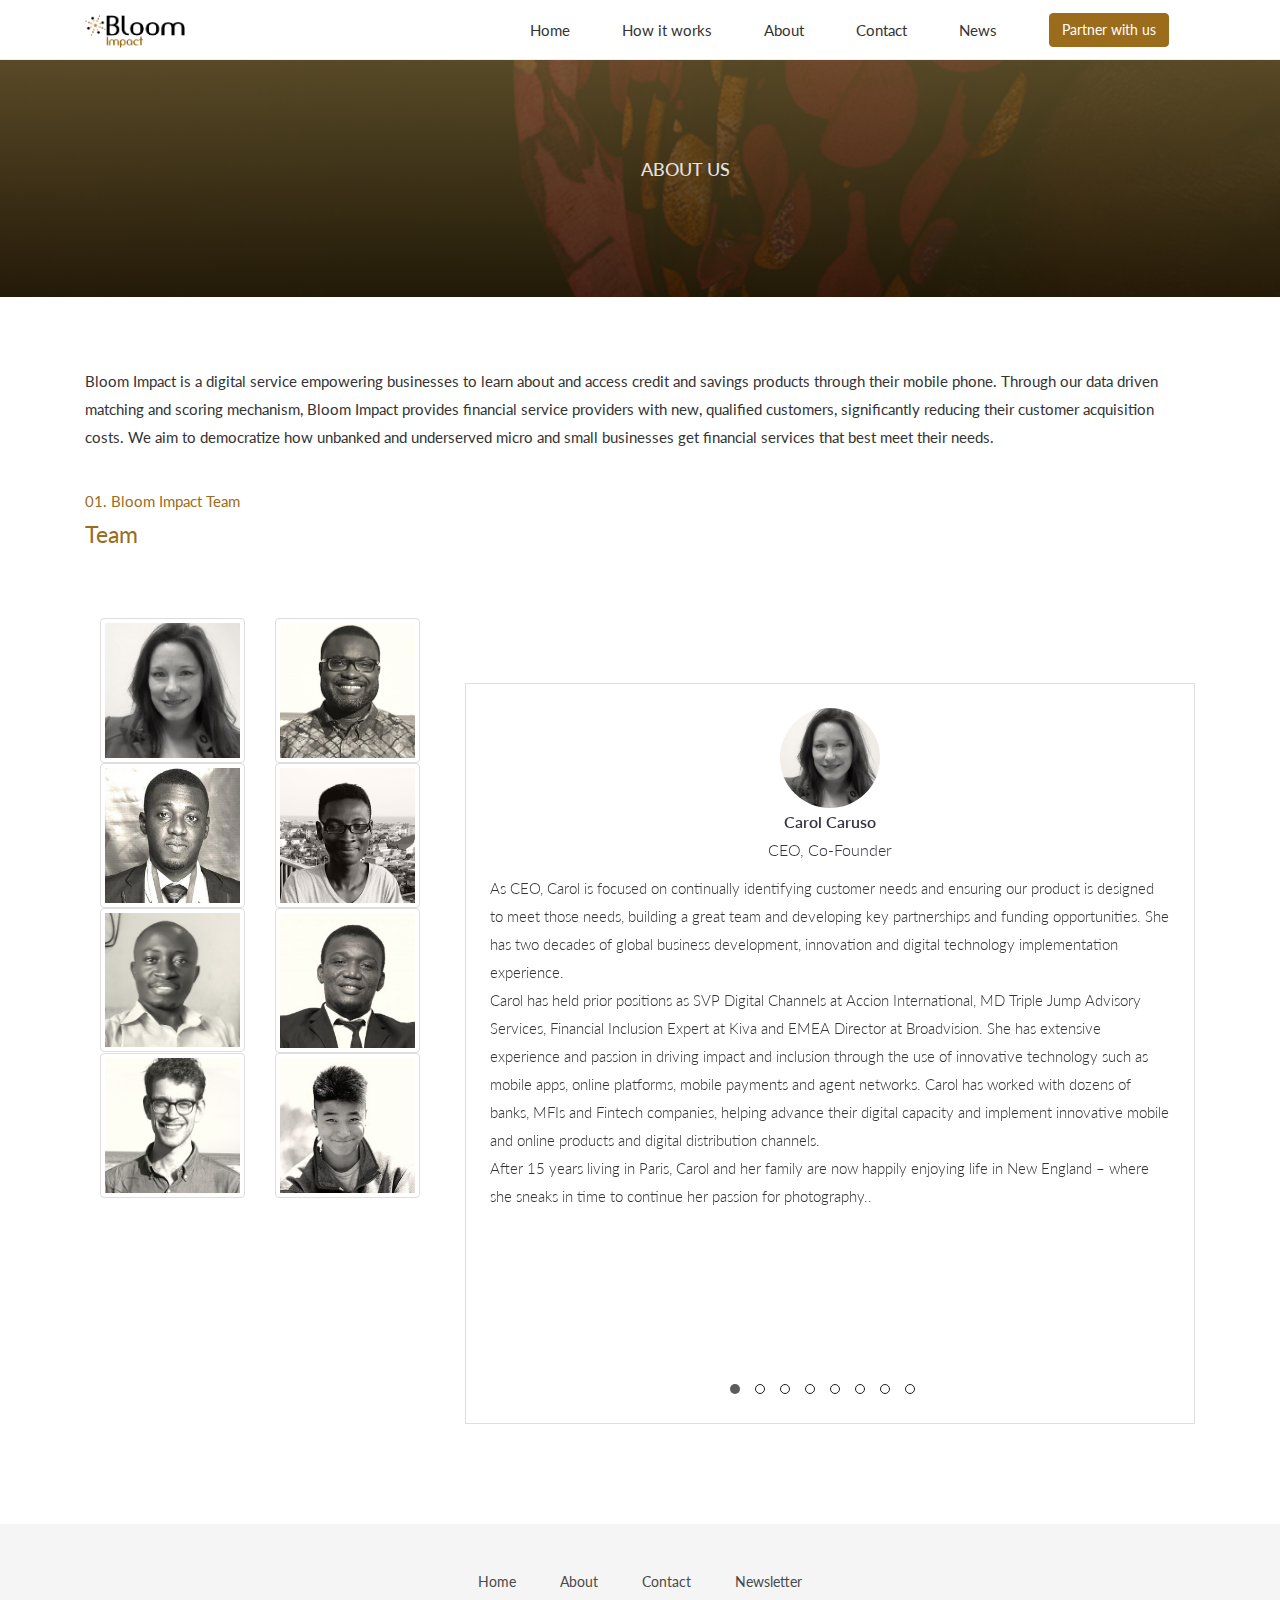
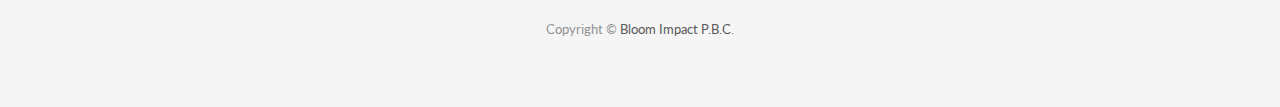
==== commit 16b5e4f0: "Full fix" ====
--- a/about.html
+++ b/about.html
@@ -35,6 +35,12 @@
     <script src="js/jquery.counterup.js"></script>
     <script src="js/slider.js"></script>
     <script src="js/main.js"></script>
+    <style>
+      #team{
+        outline: 0 !important;
+        padding-top: 65px !important;
+      }
+    </style>
 </head>
 <body>
      <!-- Header Start -->
@@ -59,12 +65,12 @@
               </div>
                 <div class="collapse navbar-collapse bloom-nav-b" id="bs-example-navbar-collapse-1">
                   <ul class="nav navbar-nav navbar-right">
-                    <li><a href="#home">Home</a></li>
-                    <li><a href="#intro">How it works</a></li>
+                    <li><a href="/">Home</a></li>
+                    <li><a href="/#intro">How it works</a></li>
                     <li><a href="about.html">About</a></li>
                     <li><a href="contact.html">Contact</a></li>
                     <li><a href="news.html">News</a></li>
-                    <li><a href="#partner"><button class="btn btn-default btn-bloom">Partner with us</button></a></li>
+                    <li><a href="/#partner"><button class="btn btn-default btn-bloom">Partner with us</button></a></li>
                   </ul>
                 </div><!-- /.navbar-collapse -->
               </div><!-- /.container-fluid -->
@@ -92,7 +98,7 @@
 We aim to democratize how unbanked and underserved micro and small businesses get financial services that best meet their needs.</p>
         </div>
         <div class="col-sm-12 col-xs-12">
-                   <div class="section-title">
+            <div class="section-title">
                 <span class="bloom-title-info">01. Bloom Impact Team</span>
                 <br/><br/>
                 <h1 class="bloom-title">Team</h1>
@@ -116,6 +122,16 @@
           </a>
         </div>
         <div class="col-md-6 col-sm-6 col-xs-6 team-pic">
+          <a href="#team" id="ben" class="d-block mb-4 h-100">
+            <img class="img-fluid img-thumbnail" src="img/team/ben.jpg" alt="">
+          </a>
+        </div>
+        <div class="col-md-6 col-sm-6 col-xs-6 team-pic">
+          <a href="#team" id="emma" class="d-block mb-4 h-100">
+            <img class="img-fluid img-thumbnail" src="img/team/emma.jpg" alt="">
+          </a>
+        </div>
+        <div class="col-md-6 col-sm-6 col-xs-6 team-pic">
           <a href="#team" id="edward" class="d-block mb-4 h-100">
             <img class="img-fluid img-thumbnail" src="img/team/edward.jpg" alt="">
           </a>
@@ -130,11 +146,6 @@
             <img class="img-fluid img-thumbnail" src="img/team/daniel.jpg" alt="">
           </a>
         </div>
-        <!--<div class="col-md-6 col-sm-6 col-xs-6 team-pic">
-          <a href="#team" id="ben" class="d-block mb-4 h-100">
-            <img class="img-fluid img-thumbnail" src="img/team/ben.jpg" alt="">
-          </a>
-        </div>-->
       </div>
           </div>
           <div class="col-md-8 col-sm-8 col-xs-12" id="team">
@@ -207,17 +218,32 @@
 <br/>
 Outside of pursuing his commitment to social impact, Daniel enjoys eating his mom’s home cooked food, getting involved at church, traveling, and playing lacrosse.</p>
                 </div>
-          <!--  <div>
+          <div>
                     <div class="user">
                       <img src="img/team/ben.jpg" alt="Daniel Park">
                       <p><span>Benedict Asamoah</span> Full Stack Developer</p>
                     </div>
-                    <p class="text-left">Benedict is a full-stack developer helping craft our web portals.
-                      As an experienced developer for both frontend - and backend technologies, Benedict develops a high-end
-                      
-                    Benedict is a software engineer and AI enthusiast, Benedict consider himself to have a very strong technical background, and have evolved from tackling one problem to the other, building a " Q and A" platform at age 16, <br/>Joining a team of three to build a payment gateway, working as an intern and contributing to the development of Snoocode, a geomapping solution,<br/>
-building Affix labs a digital solutions agency with a focus on design and innovation. Designing, developing and maintaining scalable technology solutions tailored towards his clients core business needs, <br/>Creating Ventsell a ticket aggregating service in Africa <br/> Ben enjoys EDM (Electronic Dance Music) and playing video games during his free time</p>
-                </div>-->
+                    <p class="text-left">Benedict is an interaction designer &amp; front-end developer for Bloom Impact P.B.C residing in Accra - Ghana. Benedict solve problems and beautify things. Yep, He love beautifying things with his front-end skills.<br/>
+Benedict is an AI enthusiast and cognitive developer and have evolved from tackling one problem to the other, from building a " Q and A" platform at age 16, Joining a team of three to build a payment gateway, working as an intern and contributing to the development of Snoocode, a geomapping solution and Creating Ventsell a ticket aggregating service in Africa.<br/>
+Benedict have over five years professional experience in web technologies and love working in both Agile and Waterfall settings.<br/>
+Benedict enjoy EDM (Electronic Dance Music) and playing video games during his free time</p>
+                </div>
+                 <div>
+                    <div class="user">
+                      <img src="img/team/emma.jpg" alt="Daniel Park">
+                      <p><span>Emmanuel Baah</span> Operations</p>
+                    </div>
+                    <p class="text-left">Emmanuel is a part time consultant keenly driving technology innovations and MSME adoption of our service on the ground through various partnerships and events, supporting product testing as well as providing customer service.
+<br/>
+He is a research and data analyst at RIMCS Consult, a management consultancy firm. He is an adaptable data analyst skilled in recording, interpreting and analysing data in a fast-paced environment. Experienced in preparing detailed documents and reports while managing complex internal and external data analysis responsibilities.
+<br/>
+He has over the years built expertise in undertaking projects such as, Challenges of Women in Small Scale Enterprises In Ghana, Digitally Empowering Underserved MSMEs, Ghana Banking Awards (Customer Care/Advisory Service Survey), Socio-Economic Household Survey, Microfinance Institutional Mapping under RAFiP, Ghana Forest Investment Program, Evaluation Survey on Housing Microfinance Product Prototype; WASH Baseline Survey, Institutional and Impact Assessment Studies among others.
+<br/>
+Emmanuel holds a Bachelor of Arts Degree in Economics and Statistics from the University of Ghana, Legon. He has other certificates in product development, customer service, entrepreneurship development and effective team management skills. 
+<br/>
+In his free time, he loves to spend time with his family, watch football, get involved at church activities or listen to music.
+</p>
+                </div>
             </div>
           </div>
         </div>
@@ -242,9 +268,12 @@
       </div>
     </footer>
     <script>
-     /* $('#ben').click(function(){
+      $('#emma').click(function(){
+      $('#testimonial-slider').trigger('owl.goTo', 7)
+    });
+     $('#ben').click(function(){
       $('#testimonial-slider').trigger('owl.goTo', 6)
-    });*/
+    });
       $('#daniel').click(function(){
       $('#testimonial-slider').trigger('owl.goTo', 5)
     });
@@ -263,6 +292,41 @@
       $('#carol').click(function(){
       $('#testimonial-slider').trigger('owl.goTo', 0)
     });
+      $('a[href*="#"]')
+  // Remove links that don't actually link to anything
+  .not('[href="#"]')
+  .not('[href="#0"]')
+  .click(function(event) {
+    // On-page links
+    if (
+      location.pathname.replace(/^\//, '') == this.pathname.replace(/^\//, '') 
+      && 
+      location.hostname == this.hostname
+    ) {
+      // Figure out element to scroll to
+      var target = $(this.hash);
+      target = target.length ? target : $('[name=' + this.hash.slice(1) + ']');
+      // Does a scroll target exist?
+      if (target.length) {
+        // Only prevent default if animation is actually gonna happen
+        event.preventDefault();
+        $('html, body').animate({
+          scrollTop: target.offset().top
+        }, 1000, function() {
+          // Callback after animation
+          // Must change focus!
+          var $target = $(target);
+          $target.focus();
+          if ($target.is(":focus")) { // Checking if the target was focused
+            return false;
+          } else {
+            $target.attr('tabindex','-1'); // Adding tabindex for elements not focusable
+            $target.focus(); // Set focus again
+          };
+        });
+      }
+    }
+  });
     </script>
 </body>
 </html>--- a/css/style.css
+++ b/css/style.css
@@ -1039,8 +1039,8 @@
     margin-bottom: 30px;
   }
   .bloom-nav-b{
-  background-color: #2c2319 !important;
-  border: solid 1px #2c2319 !important;
+  background-color: #fff !important;
+  border: solid 1px #fff !important;
   }
   .social-icons i {
   margin-right: 14px !important;
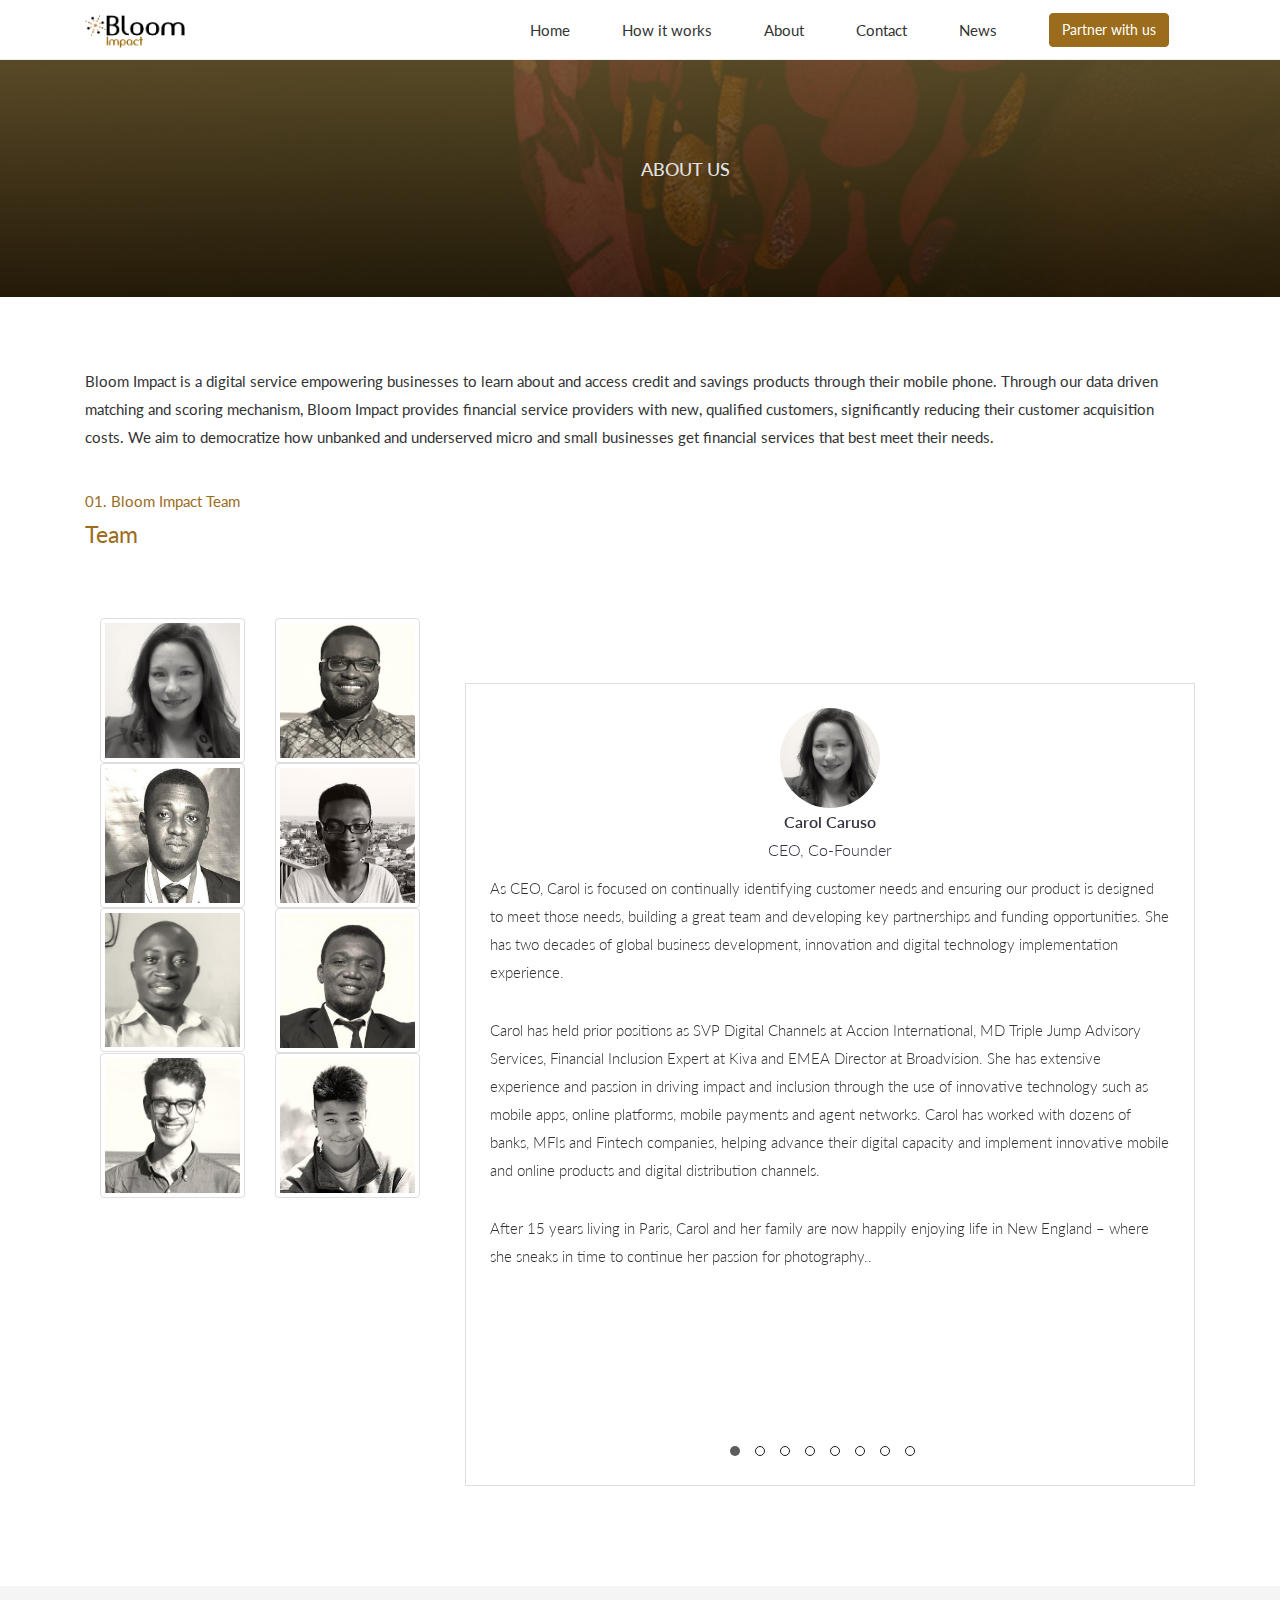
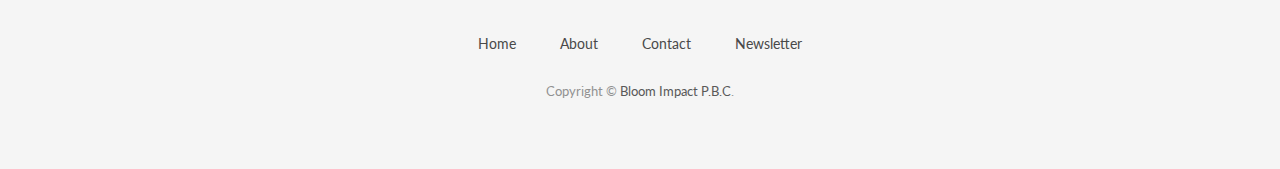
==== commit 00f0d203: "Hot fixes 2" ====
--- a/about.html
+++ b/about.html
@@ -156,9 +156,9 @@
                       <img src="img/team/carol.jpeg" alt="Carol Caruso">
                       <p><span>Carol Caruso</span> CEO, Co-Founder</p>
                     </div>
-                    <p class="text-left">As CEO, Carol is focused on continually identifying customer needs and ensuring our product is designed to meet those needs, building a great team and developing key partnerships and funding opportunities. She has two decades of global business development, innovation and digital technology implementation experience.<br/>
+                    <p class="text-left">As CEO, Carol is focused on continually identifying customer needs and ensuring our product is designed to meet those needs, building a great team and developing key partnerships and funding opportunities. She has two decades of global business development, innovation and digital technology implementation experience.</p><p class="text-left">
 Carol has held prior positions as SVP Digital Channels at Accion International, MD Triple Jump Advisory Services, Financial Inclusion Expert at Kiva and EMEA Director at Broadvision. She has extensive experience and passion in driving impact and inclusion through the use of innovative technology such as mobile apps, online platforms, mobile payments and agent networks. Carol has worked with dozens of banks, MFIs and Fintech companies, helping advance their digital capacity and implement innovative mobile and online products and digital distribution channels. 
-<br/>
+</p><p class="text-left">
 After 15 years living in Paris, Carol and her family are now happily enjoying life in New England – where she sneaks in time to continue her passion for photography..</p>
                 </div>
                 <div>
@@ -166,9 +166,10 @@
                       <img src="img/team/hutchful.jpg" alt="David Hutchful">
                       <p><span>David Hutchful</span> CTO, Co-Founder</p>
                     </div>
-                    <p class="text-left">David leads all aspects of technology development for Bloom Impact. With extensive experience leading and mentoring technology teams, David has expertise in Software Development and Human-Centered Design and has worked on 3 continents, including emerging markets, designing and building award winning technology solutions that are informed by a nuanced understanding of the socio-economic/cultural contexts of the problems.<br/>
+                    <p class="text-left">David leads all aspects of technology development for Bloom Impact. With extensive experience leading and mentoring technology teams, David has expertise in Software Development and Human-Centered Design and has worked on 3 continents, including emerging markets, designing and building award winning technology solutions that are informed by a nuanced understanding of the socio-economic/cultural contexts of the problems.</p>
+                    <p class="text-left">
 Before Bloom Impact, David was the founding CTO of <a href="http://www.engagespark.com/" target="_blank">engageSpark</a>, where he continues to serve as an advisor; the Director of Technology Innovation at Grameen Foundation; the founder and CEO of Hutchlabs, a design innovation consultancy; and he was a member of Microsoft Research’s Technology for Emerging Markets Team, where he conducted research, published and consulted on the design and use of technology in the areas of education and financial services. 
-<br/>
+</p><p class="text-left">
 When he is not hacking ideas or technology, David loves to travel, experience different cultures &amp; food, and  read. He is also always available to play or watch football/soccer."</p>
                 </div>
              <div>
@@ -176,11 +177,10 @@
                       <img src="img/team/george.jpg" alt="George Acheampong">
                       <p><span>George Acheampong</span> Operations Associate</p>
                     </div>
-                    <p class="text-left">George is an Operations Associate monitoring and supporting our relationships with Financial Service Providers in areas such as product management, marketplace usage, lead management, customer satisfaction and customer support.<br/>
+                    <p class="text-left">George is an Operations Associate monitoring and supporting our relationships with Financial Service Providers in areas such as product management, marketplace usage, lead management, customer satisfaction and customer support.</p><p class="text-left">
 George is a passionate, self-driven, committed Financial Analyst and Business Growth strategist with rich experience in financial services operations and keen interest to support Micro, Small and Medium enterprises. He is a licensed investment advisor and holds a Bachelor of Science degree in Actuarial Science with Insurance.
-<br/>
+</p><p class="text-left">
 Prior to joining Bloom Impact, George worked as an Investment Analyst with SGL Royal Kapita Ltd, a fund management and investment advisory firm, where he managed investment funds and provided advisory services. He has business management skills and experience working with SME business operations.
-<br/>
 In his free time, you’ll find George swimming, singing with his church choir or taking a road trip anywhere.</p>
                 </div>
                 <div>
@@ -188,9 +188,9 @@
                       <img src="img/team/edward.jpg" alt="Edward Pie">
                       <p><span>Edward Pie</span> Mobile App Developer</p>
                     </div>
-                    <p class="text-left">Edward is a mobile developer helping craft our Android App. As an experienced Software Engineer for both Android and iOS development, he is able to solve complex problems, develop high-performance applications, and leverage the latest programming languages to meet challenging business requirements. He has keen interest in Machine Learning and its application to Financial Services, Agriculture, and Health.<br/>
+                    <p class="text-left">Edward is a mobile developer helping craft our Android App. As an experienced Software Engineer for both Android and iOS development, he is able to solve complex problems, develop high-performance applications, and leverage the latest programming languages to meet challenging business requirements. He has keen interest in Machine Learning and its application to Financial Services, Agriculture, and Health.</p>
+                    <p class="text-left">
 Prior to Bloom Impact, Edward has worked as a mobile App developer at Saya Inc. and Rancard Solutions Ltd, as a backend developer at IC Securities Ltd, and as a Software Engineer (backend + mobile App Dev) at SMSGH Ltd.
-<br/>
 Edward is an avid reader and always ready to play football or swim at the beach anytime of the day..</p>
                 </div>
             <div>
@@ -198,11 +198,10 @@
                       <img src="img/team/andrew.jpg" alt="Edward Pie">
                       <p><span>Andrew Fixler</span> Andrew Fixler</p>
                     </div>
-                    <p class="text-left">Andrew is an Operations Intern passionately driving adoption of our service on the ground in Ghana through various partnerships and events as well as supporting the development of our marketplace with critical product and regulation research. <br/>
+                    <p class="text-left">Andrew is an Operations Intern passionately driving adoption of our service on the ground in Ghana through various partnerships and events as well as supporting the development of our marketplace with critical product and regulation research. </p>
+                    <p class="text-left">
 He is currently a Masters of Public Administration candidate at Columbia University’s School of International and Public Affairs, where he focuses on economic policy and financial inclusion.
-<br/>
 Prior to  interning with Bloom Impact, he worked with Accion International’s Center for Financial Inclusion, Boston Strategies International, and did fundraising work for non-profits in Boston.
-<br/>
 Andrew graduated with a degree in Economics and International Affairs from Lafayette College in Pennsylvania and loves running, music, hiking around Ghana and ultimate frisbee.</p>
                 </div>
             <div>
@@ -211,11 +210,10 @@
                       <p><span>Daniel Park</span> Strategy Intern</p>
                     </div>
                     <p class="text-left">Daniel is a Strategy Intern managing a variety of things including our Competitor Matrix, creating our KPI reporting, developing our PR and Press strategy and driving our social media activities. He’s also fantastic at jumping in to help with any operational challenges we encounter.  
-<br/>
+</p><p class="text-left">
 Daniel is passionate about the potential for market solutions to drive social innovation, and is currently pursuing a double degree from HEC Paris and the Norwegian School of Economics (NHH), where he will earn an MSc in Sustainability and Social Innovation and an MSc in Economics and Business Administration. He also holds a BA in International Studies from Boston College.
-<br/>
+</p><p class="text-left">
 Prior to Bloom Impact, Daniel worked with 1001Pact, a French equity crowd funding startup servicing social enterprises, where he helped inform the expansion of the firm into a new market. He also has previous professional experience working in corporate finance, internal consulting, and non-profit development.
-<br/>
 Outside of pursuing his commitment to social impact, Daniel enjoys eating his mom’s home cooked food, getting involved at church, traveling, and playing lacrosse.</p>
                 </div>
           <div>
@@ -223,9 +221,9 @@
                       <img src="img/team/ben.jpg" alt="Daniel Park">
                       <p><span>Benedict Asamoah</span> Full Stack Developer</p>
                     </div>
-                    <p class="text-left">Benedict is an interaction designer &amp; front-end developer for Bloom Impact P.B.C residing in Accra - Ghana. Benedict solve problems and beautify things. Yep, He love beautifying things with his front-end skills.<br/>
+                    <p class="text-left">Benedict is an interaction designer &amp; front-end developer for Bloom Impact P.B.C residing in Accra - Ghana. Benedict solve problems and beautify things. Yep, He love beautifying things with his front-end skills.</p><p class="text-left">
 Benedict is an AI enthusiast and cognitive developer and have evolved from tackling one problem to the other, from building a " Q and A" platform at age 16, Joining a team of three to build a payment gateway, working as an intern and contributing to the development of Snoocode, a geomapping solution and Creating Ventsell a ticket aggregating service in Africa.<br/>
-Benedict have over five years professional experience in web technologies and love working in both Agile and Waterfall settings.<br/>
+Benedict have over five years professional experience in web technologies and love working in both Agile and Waterfall settings.
 Benedict enjoy EDM (Electronic Dance Music) and playing video games during his free time</p>
                 </div>
                  <div>
@@ -234,13 +232,12 @@
                       <p><span>Emmanuel Baah</span> Operations</p>
                     </div>
                     <p class="text-left">Emmanuel is a part time consultant keenly driving technology innovations and MSME adoption of our service on the ground through various partnerships and events, supporting product testing as well as providing customer service.
-<br/>
+</p><p class="text-left">
 He is a research and data analyst at RIMCS Consult, a management consultancy firm. He is an adaptable data analyst skilled in recording, interpreting and analysing data in a fast-paced environment. Experienced in preparing detailed documents and reports while managing complex internal and external data analysis responsibilities.
-<br/>
+</p><p class="text-left">
 He has over the years built expertise in undertaking projects such as, Challenges of Women in Small Scale Enterprises In Ghana, Digitally Empowering Underserved MSMEs, Ghana Banking Awards (Customer Care/Advisory Service Survey), Socio-Economic Household Survey, Microfinance Institutional Mapping under RAFiP, Ghana Forest Investment Program, Evaluation Survey on Housing Microfinance Product Prototype; WASH Baseline Survey, Institutional and Impact Assessment Studies among others.
-<br/>
+</p><p class="text-left">
 Emmanuel holds a Bachelor of Arts Degree in Economics and Statistics from the University of Ghana, Legon. He has other certificates in product development, customer service, entrepreneurship development and effective team management skills. 
-<br/>
 In his free time, he loves to spend time with his family, watch football, get involved at church activities or listen to music.
 </p>
                 </div>
--- a/css/style.css
+++ b/css/style.css
@@ -1040,7 +1040,10 @@
   }
   .bloom-nav-b{
   background-color: #fff !important;
-  border: solid 1px #fff !important;
+  border: solid 1px #eee !important;
+  }
+  .bloom-nav-b > ul li{
+    margin-bottom: 15px !important;
   }
   .social-icons i {
   margin-right: 14px !important;
